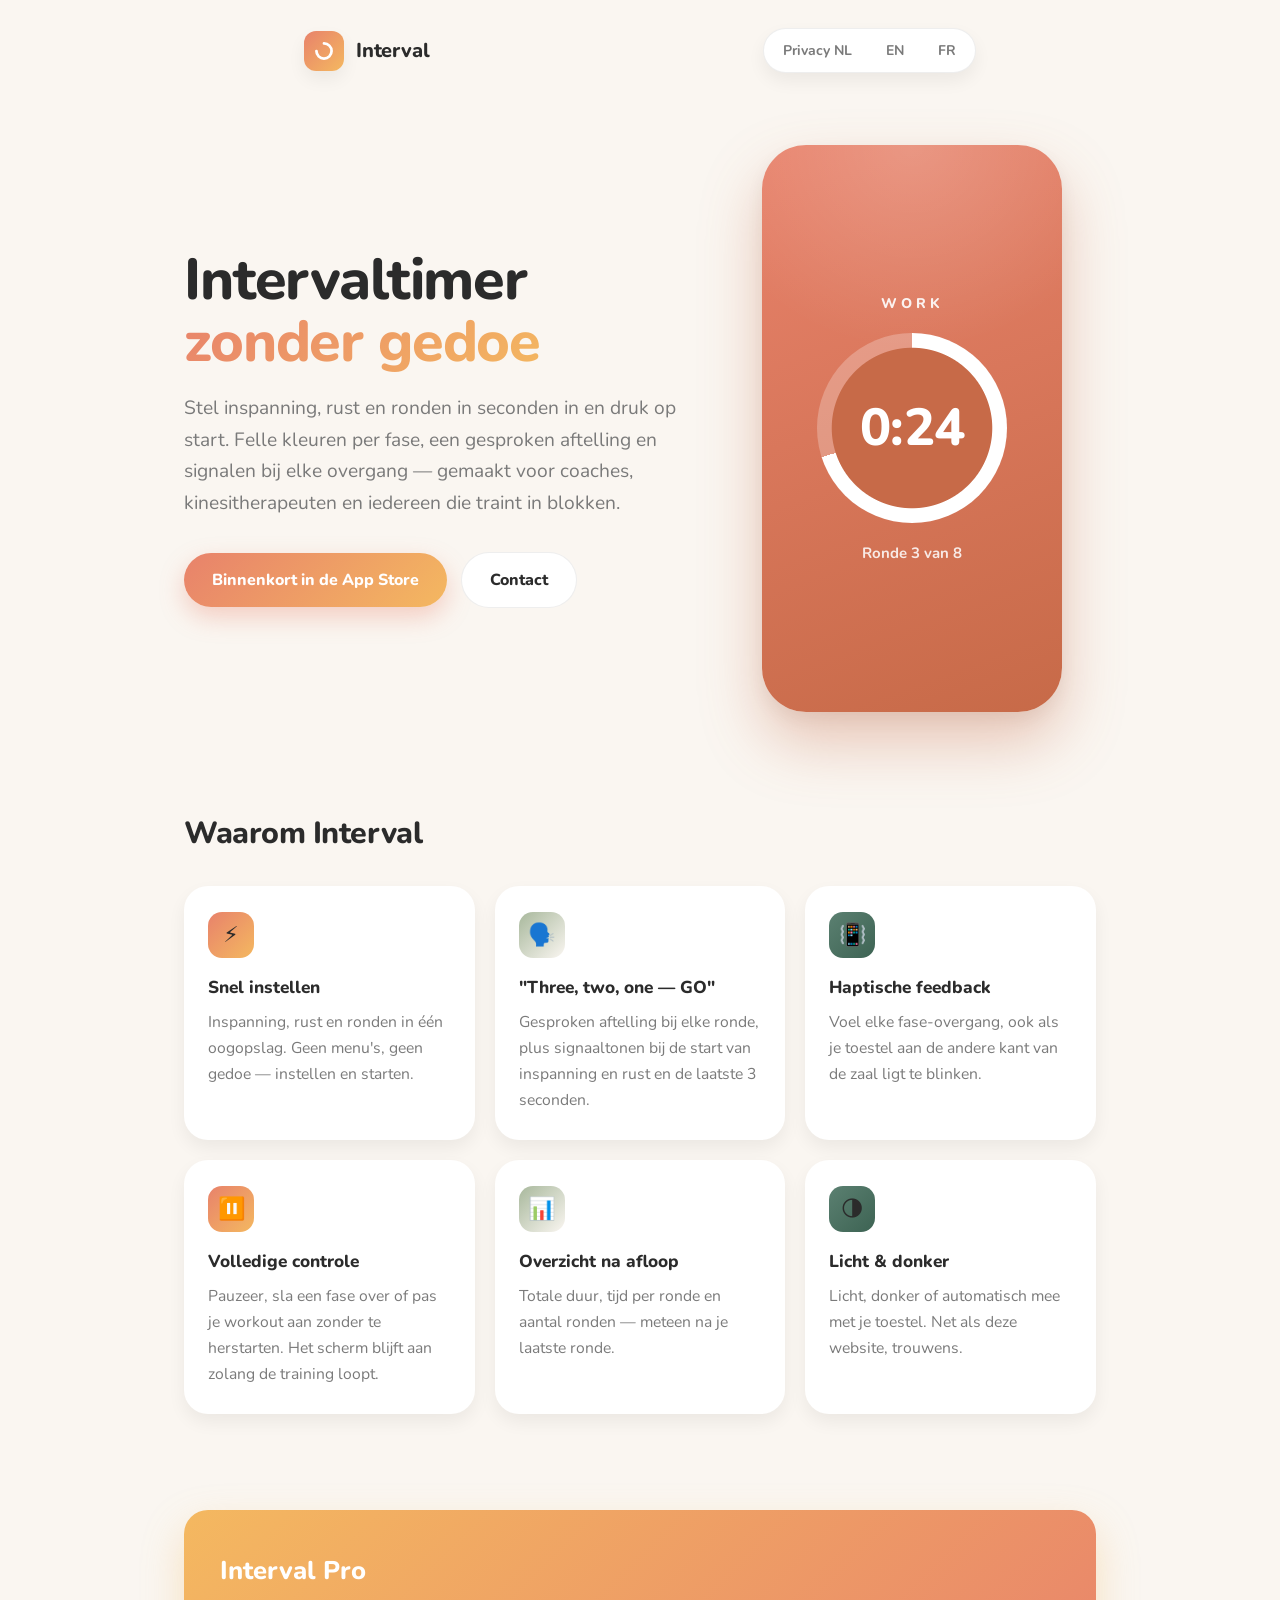
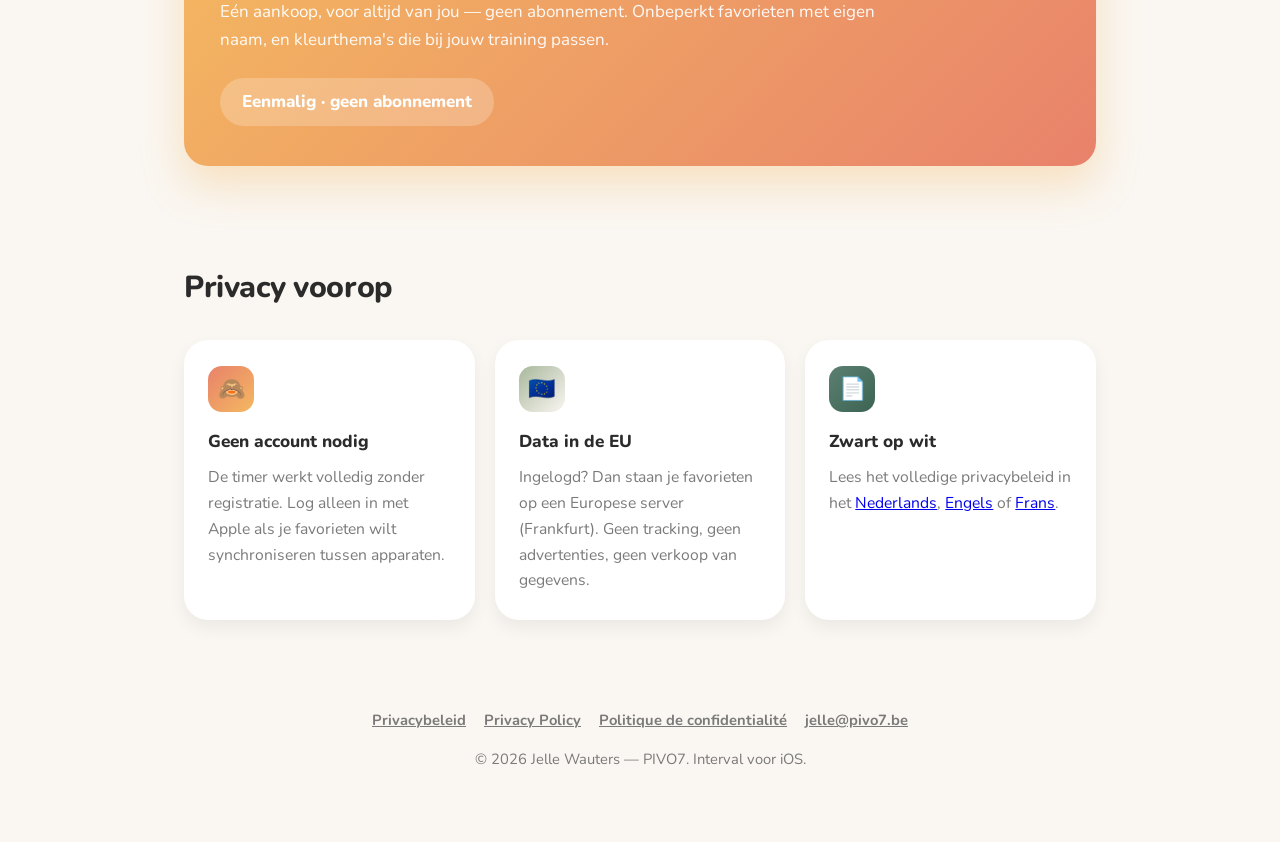
==== docs/privacy-site/index.html @ 8eeb2f74 "Add privacy-site landing page and shared styling New index.html landing page plus a shared styles.cs" ====
<!DOCTYPE html>
<html lang="nl">
<head>
<meta charset="utf-8">
<meta name="viewport" content="width=device-width, initial-scale=1">
<title>Interval — Intervaltimer voor coaches en kinés</title>
<meta name="description" content="Interval is een intervaltimer zonder gedoe: inspanning, rust en ronden in seconden ingesteld. Gesproken aftelling, signaaltonen en haptische feedback. Geen tracking, geen advertenties.">
<link rel="icon" href="data:image/svg+xml,%3Csvg xmlns='http://www.w3.org/2000/svg' viewBox='0 0 64 64'%3E%3Cdefs%3E%3ClinearGradient id='g' x1='0' y1='0' x2='1' y2='1'%3E%3Cstop offset='0' stop-color='%23E8826B'/%3E%3Cstop offset='1' stop-color='%23F4B860'/%3E%3C/linearGradient%3E%3C/defs%3E%3Crect width='64' height='64' rx='16' fill='url(%23g)'/%3E%3Ccircle cx='32' cy='32' r='16' fill='none' stroke='white' stroke-width='5' stroke-linecap='round' stroke-dasharray='75 26' transform='rotate(-90 32 32)'/%3E%3C/svg%3E">
<link rel="preconnect" href="https://fonts.bunny.net" crossorigin>
<link rel="stylesheet" href="https://fonts.bunny.net/css?family=nunito:400,700,800&display=swap">
<link rel="stylesheet" href="styles.css">
</head>
<body>

<header class="site-header">
  <a class="brand" href="index.html">
    <span class="brand-mark" aria-hidden="true">
      <svg width="22" height="22" viewBox="0 0 64 64"><circle cx="32" cy="32" r="22" fill="none" stroke="white" stroke-width="8" stroke-linecap="round" stroke-dasharray="103 36" transform="rotate(-90 32 32)"/></svg>
    </span>
    Interval
  </a>
  <nav class="lang-switch" aria-label="Privacybeleid per taal">
    <a href="privacy-interval-nl.html">Privacy NL</a>
    <a href="privacy-interval-en.html">EN</a>
    <a href="privacy-interval-fr.html">FR</a>
  </nav>
</header>

<main>
  <section class="hero">
    <div>
      <h1>Intervaltimer <span class="accent">zonder gedoe</span></h1>
      <p class="lede">Stel inspanning, rust en ronden in seconden in en druk op start. Felle kleuren per fase, een gesproken aftelling en signalen bij elke overgang — gemaakt voor coaches, kinesitherapeuten en iedereen die traint in blokken.</p>
      <div class="cta-row">
        <!-- TODO: App Store-link invullen na release -->
        <a class="btn btn-primary" href="#">Binnenkort in de App&nbsp;Store</a>
        <a class="btn btn-ghost" href="mailto:jelle@pivo7.be">Contact</a>
      </div>
    </div>
    <div class="phone" role="img" aria-label="Het actieve workout-scherm van Interval: fase WORK, 24 seconden te gaan, ronde 3 van 8">
      <span class="phase">Work</span>
      <span class="ring"><span class="time">0:24</span></span>
      <span class="round">Ronde 3 van 8</span>
    </div>
  </section>

  <section class="section" id="features">
    <h2>Waarom Interval</h2>
    <div class="cards">
      <div class="card">
        <div class="icon" aria-hidden="true">⚡️</div>
        <h3>Snel instellen</h3>
        <p>Inspanning, rust en ronden in één oogopslag. Geen menu's, geen gedoe — instellen en starten.</p>
      </div>
      <div class="card">
        <div class="icon" aria-hidden="true">🗣️</div>
        <h3>"Three, two, one — GO"</h3>
        <p>Gesproken aftelling bij elke ronde, plus signaaltonen bij de start van inspanning en rust en de laatste 3 seconden.</p>
      </div>
      <div class="card">
        <div class="icon" aria-hidden="true">📳</div>
        <h3>Haptische feedback</h3>
        <p>Voel elke fase-overgang, ook als je toestel aan de andere kant van de zaal ligt te blinken.</p>
      </div>
      <div class="card">
        <div class="icon" aria-hidden="true">⏸️</div>
        <h3>Volledige controle</h3>
        <p>Pauzeer, sla een fase over of pas je workout aan zonder te herstarten. Het scherm blijft aan zolang de training loopt.</p>
      </div>
      <div class="card">
        <div class="icon" aria-hidden="true">📊</div>
        <h3>Overzicht na afloop</h3>
        <p>Totale duur, tijd per ronde en aantal ronden — meteen na je laatste ronde.</p>
      </div>
      <div class="card">
        <div class="icon" aria-hidden="true">🌗</div>
        <h3>Licht &amp; donker</h3>
        <p>Licht, donker of automatisch mee met je toestel. Net als deze website, trouwens.</p>
      </div>
    </div>
  </section>

  <section class="section">
    <div class="pro-banner">
      <div>
        <h2>Interval Pro</h2>
        <p>Eén aankoop, voor altijd van jou — geen abonnement. Onbeperkt favorieten met eigen naam, en kleurthema's die bij jouw training passen.</p>
      </div>
      <span class="badge">Eenmalig · geen abonnement</span>
    </div>
  </section>

  <section class="section" id="privacy">
    <h2>Privacy voorop</h2>
    <div class="cards">
      <div class="card">
        <div class="icon" aria-hidden="true">🙈</div>
        <h3>Geen account nodig</h3>
        <p>De timer werkt volledig zonder registratie. Log alleen in met Apple als je favorieten wilt synchroniseren tussen apparaten.</p>
      </div>
      <div class="card">
        <div class="icon" aria-hidden="true">🇪🇺</div>
        <h3>Data in de EU</h3>
        <p>Ingelogd? Dan staan je favorieten op een Europese server (Frankfurt). Geen tracking, geen advertenties, geen verkoop van gegevens.</p>
      </div>
      <div class="card">
        <div class="icon" aria-hidden="true">📄</div>
        <h3>Zwart op wit</h3>
        <p>Lees het volledige privacybeleid in het <a href="privacy-interval-nl.html">Nederlands</a>, <a href="privacy-interval-en.html">Engels</a> of <a href="privacy-interval-fr.html">Frans</a>.</p>
      </div>
    </div>
  </section>
</main>

<footer class="site-footer">
  <div class="links">
    <a href="privacy-interval-nl.html">Privacybeleid</a>
    <a href="privacy-interval-en.html">Privacy Policy</a>
    <a href="privacy-interval-fr.html">Politique de confidentialité</a>
    <a href="mailto:jelle@pivo7.be">jelle@pivo7.be</a>
  </div>
  <p>© 2026 Jelle Wauters — PIVO7. Interval voor iOS.</p>
</footer>

</body>
</html>
---- docs/privacy-site/styles.css ----
/* ============================================================
   Interval — website styleguide
   Afgeleid van Interval/Theme/AppTheme.swift:
   coral #E8826B · amber #F4B860 · sage #A8B89C · cream #FAF6F1
   coralDeep #C76A48 · sageDeep #5B8071 · forestDeep #3D6353
   darkBg #1C1A18 · darkCard #2A2724
   Typografie: Nunito (web-equivalent van SF Rounded), ui-rounded fallback.
   ============================================================ */

:root {
  --coral: #E8826B;
  --coral-deep: #C76A48;
  --amber: #F4B860;
  --sage: #A8B89C;
  --sage-deep: #5B8071;
  --forest-deep: #3D6353;
  --cream: #FAF6F1;

  --bg: var(--cream);
  --card: #FFFFFF;
  --text: #2B2B2B;
  --text-secondary: #7A7A7A;
  --border: rgba(43, 43, 43, 0.08);
  --shadow: 0 8px 18px rgba(0, 0, 0, 0.06);
  --code-bg: rgba(43, 43, 43, 0.05);

  --radius: 24px;
  --radius-sm: 14px;

  --font: "Nunito", ui-rounded, "SF Pro Rounded", system-ui, "Segoe UI", sans-serif;

  --work-gradient: linear-gradient(135deg, var(--coral), var(--amber));
  --rest-gradient: linear-gradient(135deg, var(--sage), var(--cream));
  --deep-gradient: linear-gradient(160deg, var(--coral) 0%, var(--coral-deep) 100%);
}

@media (prefers-color-scheme: dark) {
  :root {
    --bg: #1C1A18;
    --card: #2A2724;
    --text: #F5F5F5;
    --text-secondary: #A6A6A6;
    --border: rgba(255, 255, 255, 0.09);
    --shadow: 0 8px 18px rgba(0, 0, 0, 0.35);
    --code-bg: rgba(255, 255, 255, 0.08);
    --rest-gradient: linear-gradient(135deg, var(--sage-deep), #2A2724);
  }
}

* { box-sizing: border-box; }

html { scroll-behavior: smooth; }

body {
  margin: 0;
  background: var(--bg);
  color: var(--text);
  font-family: var(--font);
  font-size: 17px;
  line-height: 1.65;
  -webkit-font-smoothing: antialiased;
  text-rendering: optimizeLegibility;
}

/* ---------- Header ---------- */

.site-header {
  max-width: 720px;
  margin: 0 auto;
  padding: 28px 24px 0;
  display: flex;
  align-items: center;
  justify-content: space-between;
  gap: 16px;
  flex-wrap: wrap;
}

.brand {
  display: inline-flex;
  align-items: center;
  gap: 12px;
  text-decoration: none;
  color: var(--text);
  font-weight: 800;
  font-size: 20px;
  letter-spacing: -0.01em;
}

.brand-mark {
  width: 40px;
  height: 40px;
  border-radius: 12px;
  background: var(--work-gradient);
  box-shadow: var(--shadow);
  display: grid;
  place-items: center;
  flex: none;
}

.brand-mark svg { display: block; }

/* Taal-pills, zoals de segmented controls in de app */
.lang-switch {
  display: inline-flex;
  gap: 6px;
  background: var(--card);
  border: 1px solid var(--border);
  border-radius: 999px;
  padding: 5px;
  box-shadow: var(--shadow);
}

.lang-switch a {
  display: inline-block;
  padding: 5px 14px;
  border-radius: 999px;
  text-decoration: none;
  color: var(--text-secondary);
  font-weight: 700;
  font-size: 14px;
  transition: color 0.15s ease, background 0.15s ease;
}

.lang-switch a:hover { color: var(--text); }

.lang-switch a[aria-current="page"] {
  background: var(--work-gradient);
  color: #fff;
}

/* ---------- Landing ---------- */

.hero {
  max-width: 960px;
  margin: 0 auto;
  padding: 72px 24px 48px;
  display: grid;
  grid-template-columns: 1.15fr 0.85fr;
  gap: 48px;
  align-items: center;
}

.hero h1 {
  font-size: clamp(2.4rem, 5.5vw, 3.6rem);
  line-height: 1.08;
  font-weight: 800;
  letter-spacing: -0.02em;
  margin: 0 0 20px;
}

.hero h1 .accent {
  background: var(--work-gradient);
  -webkit-background-clip: text;
  background-clip: text;
  color: transparent;
}

.hero .lede {
  font-size: 1.2rem;
  color: var(--text-secondary);
  margin: 0 0 32px;
  max-width: 34em;
}

.cta-row { display: flex; gap: 14px; flex-wrap: wrap; align-items: center; }

.btn {
  display: inline-block;
  padding: 14px 28px;
  border-radius: 999px;
  font-weight: 800;
  font-size: 16px;
  text-decoration: none;
  transition: transform 0.15s ease, box-shadow 0.15s ease;
}

.btn-primary {
  background: var(--work-gradient);
  color: #fff;
  box-shadow: 0 10px 24px rgba(232, 130, 107, 0.35);
}

.btn-primary:hover { transform: translateY(-2px); box-shadow: 0 14px 30px rgba(232, 130, 107, 0.45); }

.btn-ghost {
  color: var(--text);
  border: 1.5px solid var(--border);
  background: var(--card);
}

.btn-ghost:hover { transform: translateY(-2px); box-shadow: var(--shadow); }

/* Timer-visual: het actieve workout-scherm in miniatuur */
.phone {
  border-radius: 44px;
  background: var(--deep-gradient);
  aspect-ratio: 9 / 17;
  max-width: 300px;
  width: 100%;
  margin: 0 auto;
  box-shadow: 0 30px 60px rgba(199, 106, 72, 0.35), var(--shadow);
  display: flex;
  flex-direction: column;
  align-items: center;
  justify-content: center;
  gap: 18px;
  color: #fff;
  position: relative;
  overflow: hidden;
}

.phone::before {
  content: "";
  position: absolute;
  inset: 0;
  background: radial-gradient(120% 60% at 50% 0%, rgba(255, 255, 255, 0.18), transparent 60%);
}

.phone .phase {
  font-size: 14px;
  font-weight: 800;
  letter-spacing: 0.28em;
  text-transform: uppercase;
  opacity: 0.9;
}

.phone .ring {
  width: 190px;
  height: 190px;
  border-radius: 50%;
  display: grid;
  place-items: center;
  background:
    radial-gradient(closest-side, var(--coral-deep) 84%, transparent 85% 100%),
    conic-gradient(#fff 0deg 252deg, rgba(255, 255, 255, 0.25) 252deg 360deg);
}

.phone .time {
  font-size: 52px;
  font-weight: 800;
  font-variant-numeric: tabular-nums;
  letter-spacing: -0.01em;
}

.phone .round {
  font-size: 15px;
  font-weight: 700;
  opacity: 0.85;
}

/* ---------- Secties & kaarten ---------- */

.section {
  max-width: 960px;
  margin: 0 auto;
  padding: 48px 24px;
}

.section > h2 {
  font-size: 1.9rem;
  font-weight: 800;
  letter-spacing: -0.015em;
  margin: 0 0 28px;
}

.cards {
  display: grid;
  grid-template-columns: repeat(3, 1fr);
  gap: 20px;
}

.card {
  background: var(--card);
  border-radius: var(--radius);
  box-shadow: var(--shadow);
  padding: 26px 24px;
}

.card .icon {
  width: 46px;
  height: 46px;
  border-radius: 14px;
  display: grid;
  place-items: center;
  margin-bottom: 16px;
  font-size: 22px;
  background: var(--rest-gradient);
}

.card:nth-child(3n + 1) .icon { background: var(--work-gradient); }
.card:nth-child(3n) .icon { background: linear-gradient(135deg, var(--sage-deep), var(--forest-deep)); }

.card h3 { margin: 0 0 8px; font-size: 1.08rem; font-weight: 800; }
.card p { margin: 0; color: var(--text-secondary); font-size: 0.98rem; }

/* Pro-banner: amber, éénmalige aankoop */
.pro-banner {
  border-radius: var(--radius);
  background: linear-gradient(135deg, var(--amber), var(--coral));
  color: #fff;
  padding: 40px 36px;
  display: flex;
  align-items: center;
  justify-content: space-between;
  gap: 24px;
  flex-wrap: wrap;
  box-shadow: 0 18px 40px rgba(244, 184, 96, 0.35);
}

.pro-banner h2 { margin: 0 0 6px; font-size: 1.6rem; font-weight: 800; }
.pro-banner p { margin: 0; opacity: 0.95; max-width: 40em; }

.pro-banner .badge {
  flex: none;
  background: rgba(255, 255, 255, 0.22);
  border-radius: 999px;
  padding: 10px 22px;
  font-weight: 800;
  white-space: nowrap;
}

/* ---------- Privacy-artikel ---------- */

.article {
  max-width: 720px;
  margin: 0 auto;
  padding: 40px 24px 24px;
}

.article-card {
  background: var(--card);
  border-radius: var(--radius);
  box-shadow: var(--shadow);
  padding: clamp(28px, 5vw, 56px);
}

.article h1 {
  font-size: clamp(1.7rem, 4vw, 2.3rem);
  font-weight: 800;
  letter-spacing: -0.02em;
  line-height: 1.15;
  margin: 0 0 6px;
}

.article h1 + p em {
  color: var(--text-secondary);
  font-style: normal;
  font-weight: 700;
  font-size: 0.95rem;
}

.article h2 {
  font-size: 1.35rem;
  font-weight: 800;
  letter-spacing: -0.01em;
  margin: 2.2em 0 0.6em;
  padding-top: 0.6em;
  border-top: 1px solid var(--border);
}

.article h3 { font-size: 1.05rem; font-weight: 800; margin: 1.6em 0 0.4em; }

.article p, .article li { color: var(--text); }
.article ul { padding-left: 1.3em; }
.article li { margin-bottom: 0.35em; }
.article li::marker { color: var(--coral); }

.article a { color: var(--coral-deep); font-weight: 700; text-decoration-color: rgba(232, 130, 107, 0.4); }
.article a:hover { text-decoration-color: var(--coral-deep); }
@media (prefers-color-scheme: dark) {
  .article a { color: var(--coral); }
}

.article code {
  font-family: ui-monospace, "SF Mono", Menlo, monospace;
  font-size: 0.85em;
  background: var(--code-bg);
  border-radius: 6px;
  padding: 0.15em 0.45em;
}

.article table {
  width: 100%;
  border-collapse: separate;
  border-spacing: 0;
  margin: 1em 0;
  font-size: 0.95rem;
  border: 1px solid var(--border);
  border-radius: var(--radius-sm);
  overflow: hidden;
}

.article th {
  text-align: left;
  background: var(--rest-gradient);
  font-weight: 800;
  padding: 10px 14px;
}

.article td {
  padding: 10px 14px;
  border-top: 1px solid var(--border);
  vertical-align: top;
}

.article hr { border: none; border-top: 1px solid var(--border); margin: 2.5em 0 1.5em; }

/* De "korte versie" onderaan het beleid */
.article hr + p em,
.article hr + p {
  display: block;
  font-style: normal;
  background: var(--rest-gradient);
  border-radius: var(--radius-sm);
  padding: 18px 20px;
  color: var(--text);
}
.article hr + p em { padding: 0; background: none; border-radius: 0; }

/* ---------- Footer ---------- */

.site-footer {
  max-width: 960px;
  margin: 0 auto;
  padding: 40px 24px 56px;
  text-align: center;
  color: var(--text-secondary);
  font-size: 0.92rem;
}

.site-footer a { color: inherit; font-weight: 700; }
.site-footer a:hover { color: var(--coral-deep); }
.site-footer .links { display: flex; gap: 18px; justify-content: center; flex-wrap: wrap; margin-bottom: 12px; }

/* ---------- Responsief ---------- */

@media (max-width: 820px) {
  .hero { grid-template-columns: 1fr; padding-top: 48px; text-align: center; }
  .hero .lede { margin-inline: auto; }
  .cta-row { justify-content: center; }
  .phone { max-width: 250px; }
  .cards { grid-template-columns: 1fr 1fr; }
}

@media (max-width: 540px) {
  .cards { grid-template-columns: 1fr; }
  .pro-banner { flex-direction: column; text-align: center; }
}

@media (prefers-reduced-motion: reduce) {
  html { scroll-behavior: auto; }
  .btn, .lang-switch a { transition: none; }
}
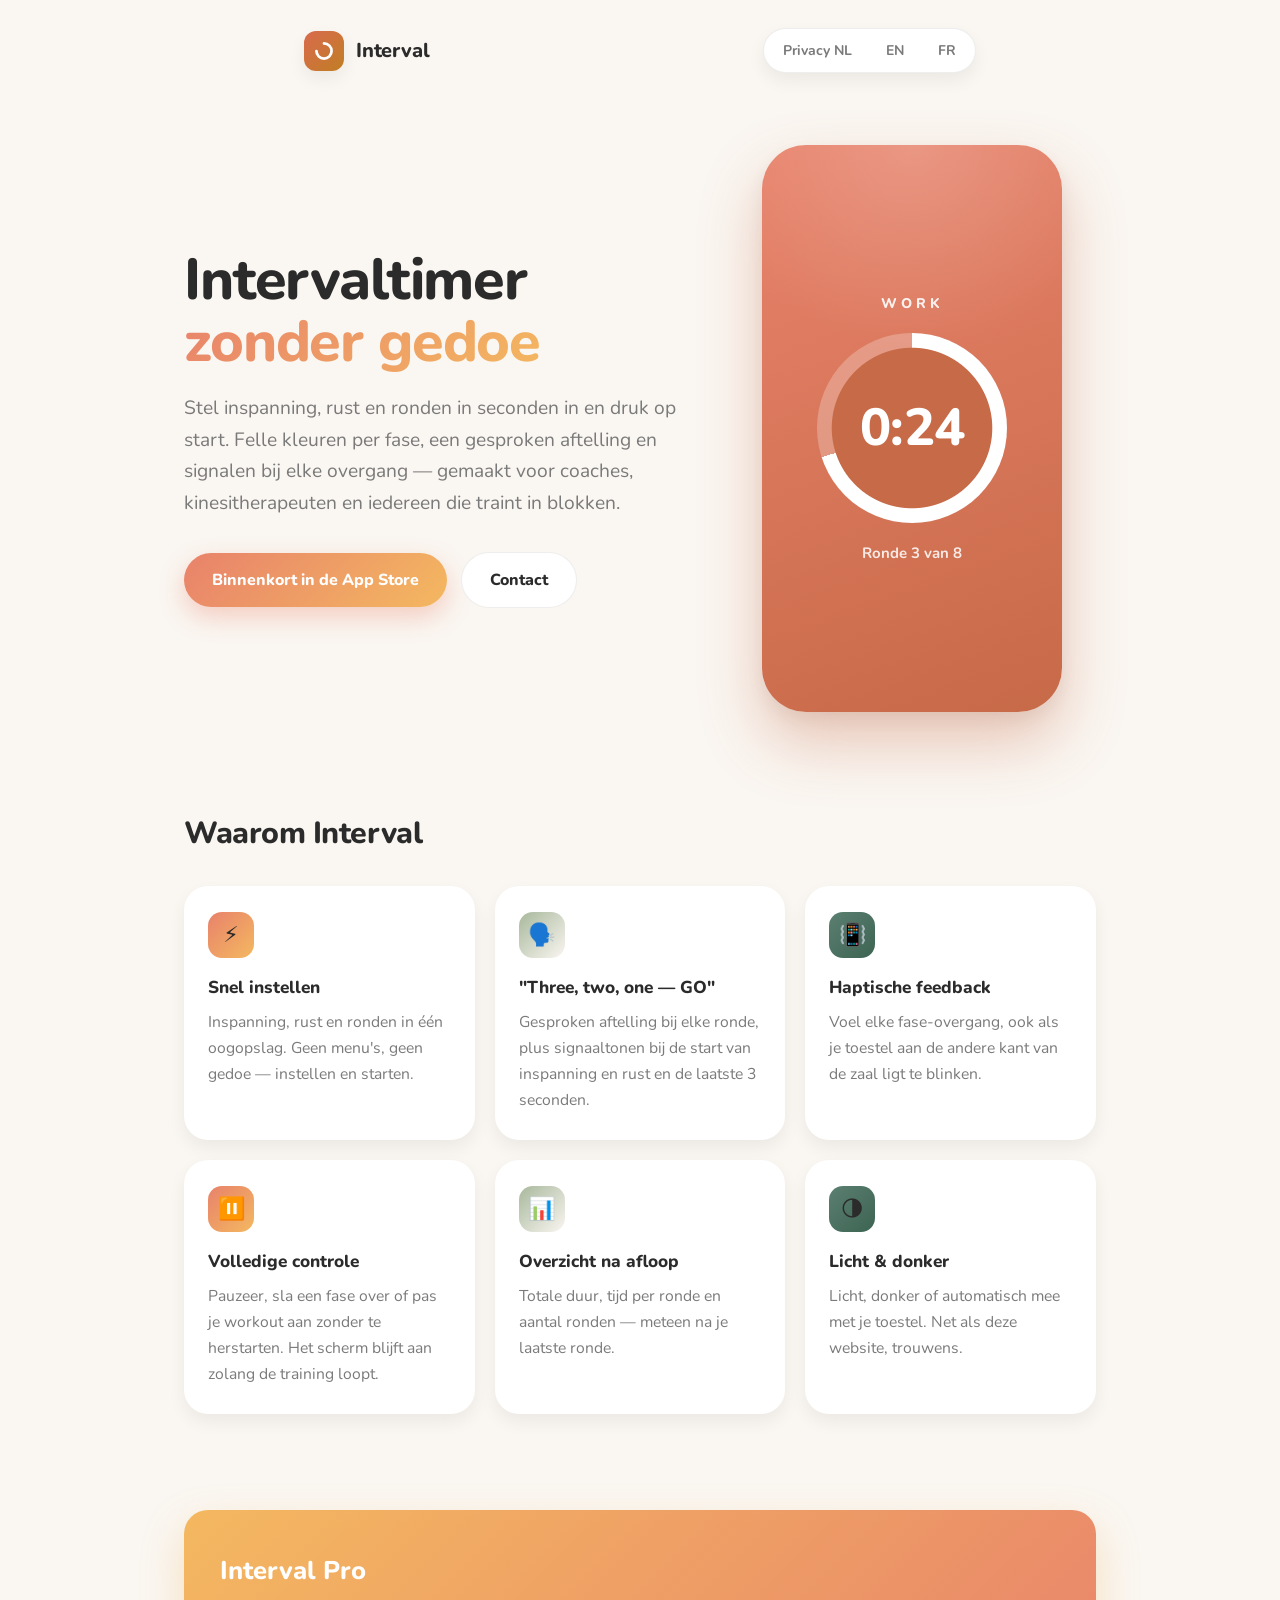
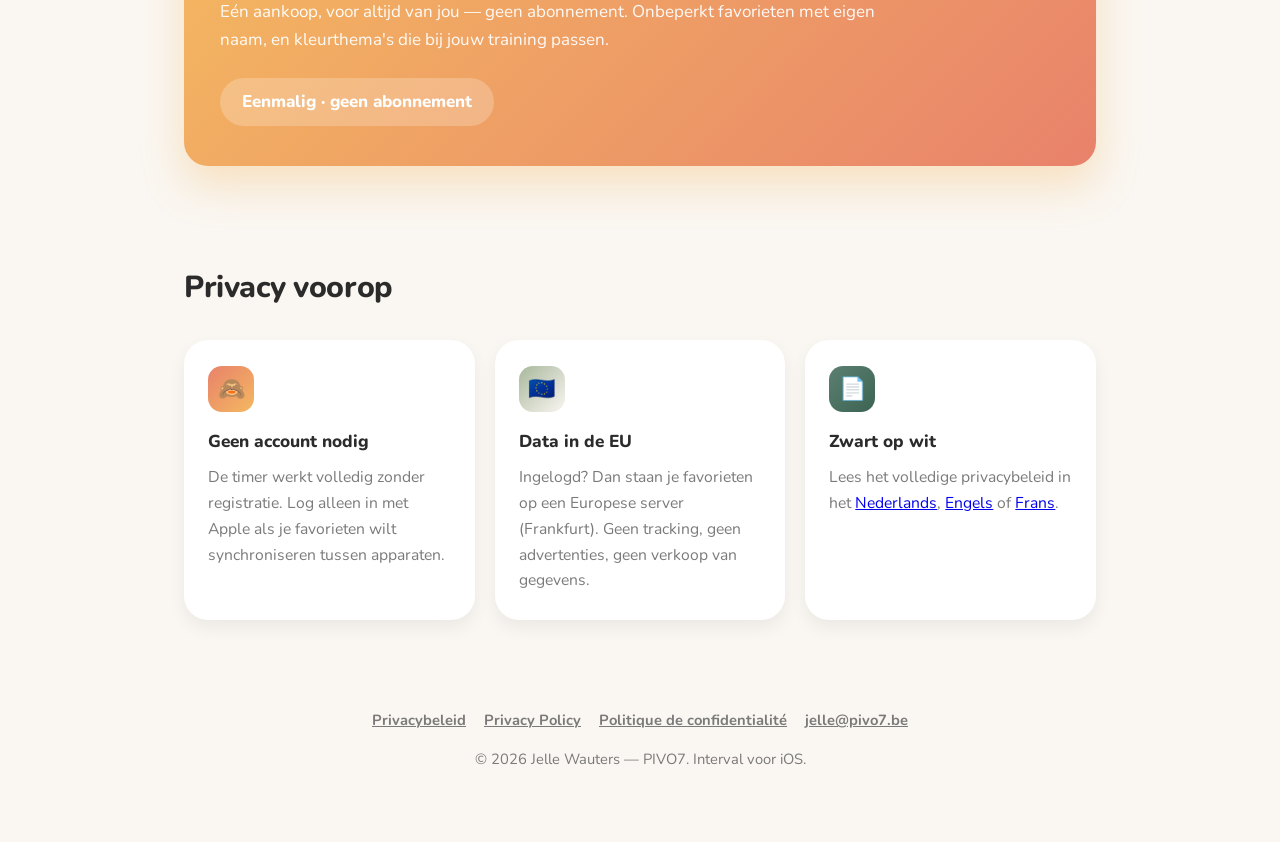
==== commit ff560742: "Remove session minimize; unify Liquid Glass and icon branding - Drop the minimize-to-accessory featu" ====
--- a/docs/privacy-site/index.html
+++ b/docs/privacy-site/index.html
@@ -5,7 +5,7 @@
 <meta name="viewport" content="width=device-width, initial-scale=1">
 <title>Interval — Intervaltimer voor coaches en kinés</title>
 <meta name="description" content="Interval is een intervaltimer zonder gedoe: inspanning, rust en ronden in seconden ingesteld. Gesproken aftelling, signaaltonen en haptische feedback. Geen tracking, geen advertenties.">
-<link rel="icon" href="data:image/svg+xml,%3Csvg xmlns='http://www.w3.org/2000/svg' viewBox='0 0 64 64'%3E%3Cdefs%3E%3ClinearGradient id='g' x1='0' y1='0' x2='1' y2='1'%3E%3Cstop offset='0' stop-color='%23E8826B'/%3E%3Cstop offset='1' stop-color='%23F4B860'/%3E%3C/linearGradient%3E%3C/defs%3E%3Crect width='64' height='64' rx='16' fill='url(%23g)'/%3E%3Ccircle cx='32' cy='32' r='16' fill='none' stroke='white' stroke-width='5' stroke-linecap='round' stroke-dasharray='75 26' transform='rotate(-90 32 32)'/%3E%3C/svg%3E">
+<link rel="icon" href="data:image/svg+xml,%3Csvg xmlns='http://www.w3.org/2000/svg' viewBox='0 0 64 64'%3E%3Cdefs%3E%3ClinearGradient id='g' x1='0' y1='0' x2='1' y2='1'%3E%3Cstop offset='0' stop-color='%23D96A4E'/%3E%3Cstop offset='1' stop-color='%23C07E24'/%3E%3C/linearGradient%3E%3C/defs%3E%3Crect width='64' height='64' rx='16' fill='url(%23g)'/%3E%3Ccircle cx='32' cy='32' r='16' fill='none' stroke='white' stroke-width='5' stroke-linecap='round' stroke-dasharray='75 26' transform='rotate(-90 32 32)'/%3E%3C/svg%3E">
 <link rel="preconnect" href="https://fonts.bunny.net" crossorigin>
 <link rel="stylesheet" href="https://fonts.bunny.net/css?family=nunito:400,700,800&display=swap">
 <link rel="stylesheet" href="styles.css">
--- a/docs/privacy-site/styles.css
+++ b/docs/privacy-site/styles.css
@@ -30,6 +30,8 @@
   --font: "Nunito", ui-rounded, "SF Pro Rounded", system-ui, "Segoe UI", sans-serif;
 
   --work-gradient: linear-gradient(135deg, var(--coral), var(--amber));
+  /* App-icon / primary-button run: deeper coral→amber (matches AppTheme.buttonGradient) */
+  --button-gradient: linear-gradient(135deg, #D96A4E, #C07E24);
   --rest-gradient: linear-gradient(135deg, var(--sage), var(--cream));
   --deep-gradient: linear-gradient(160deg, var(--coral) 0%, var(--coral-deep) 100%);
 }
@@ -90,7 +92,7 @@
   width: 40px;
   height: 40px;
   border-radius: 12px;
-  background: var(--work-gradient);
+  background: var(--button-gradient);
   box-shadow: var(--shadow);
   display: grid;
   place-items: center;
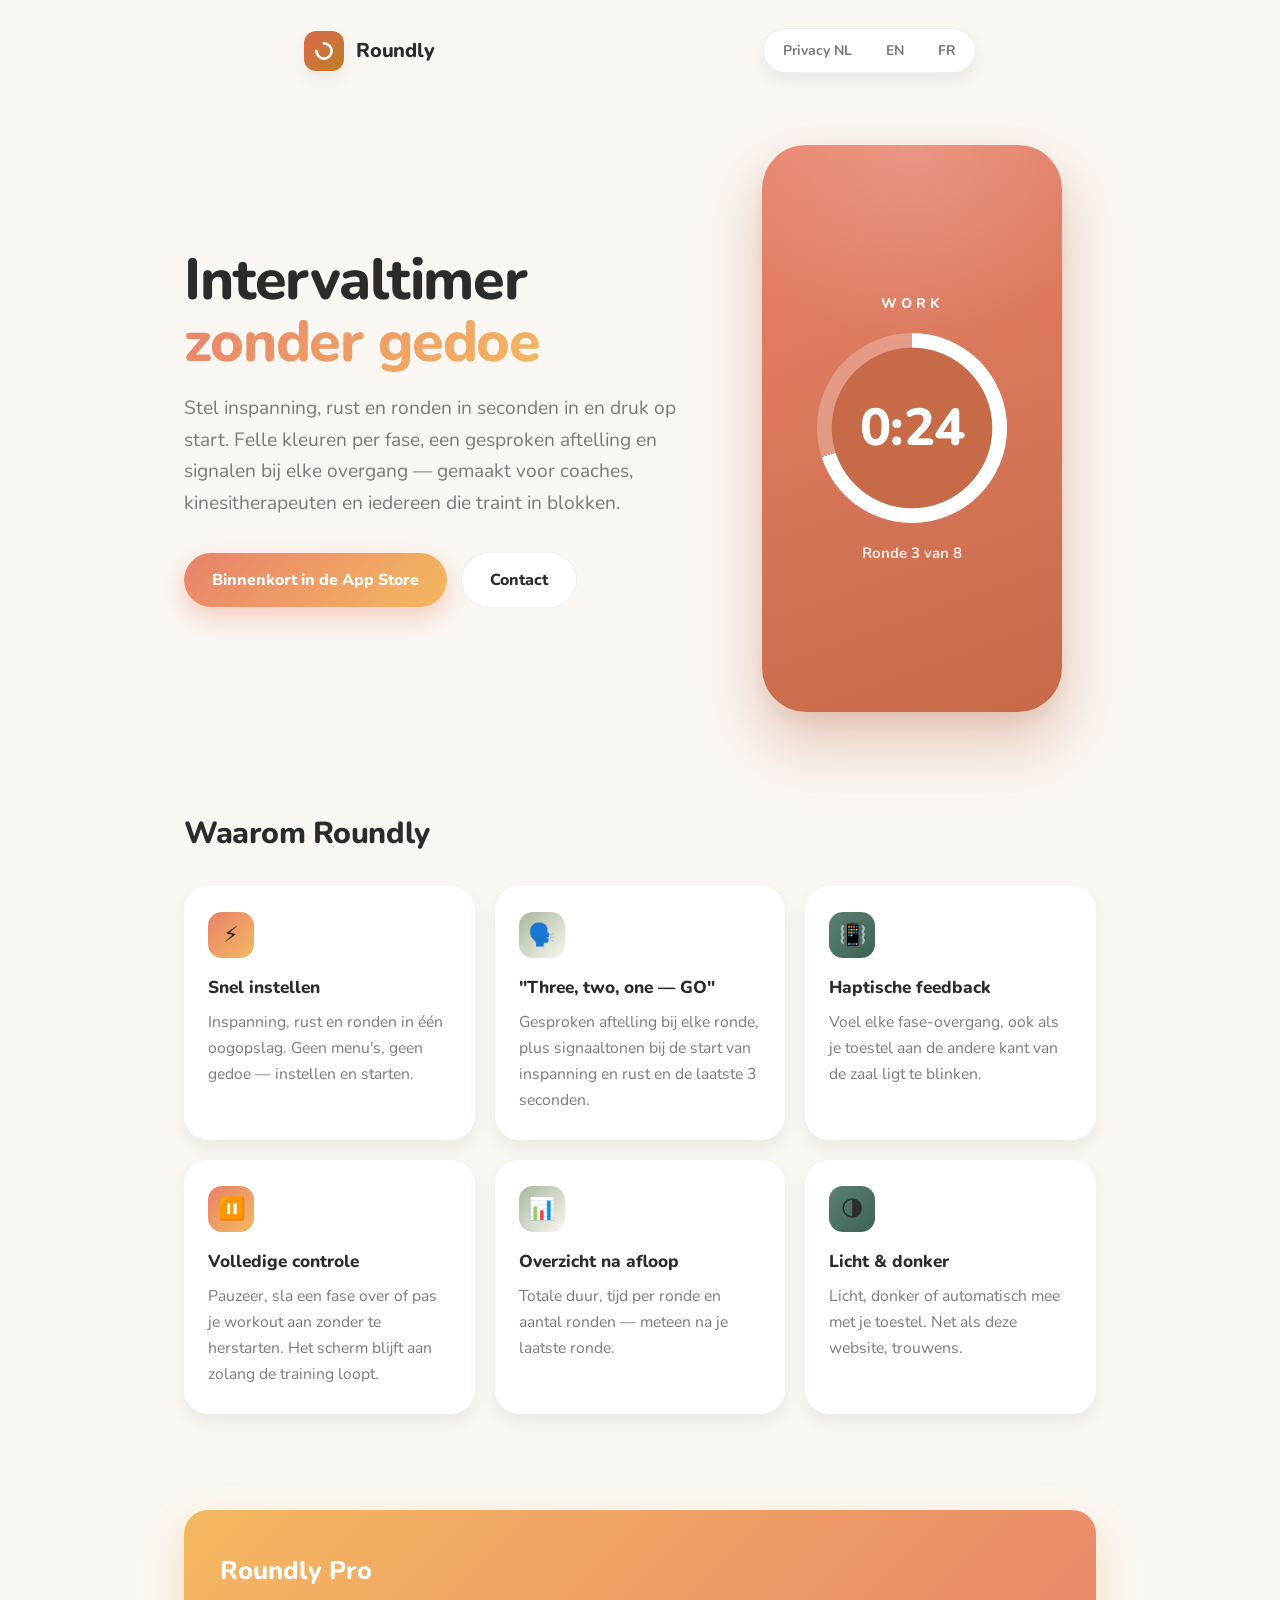
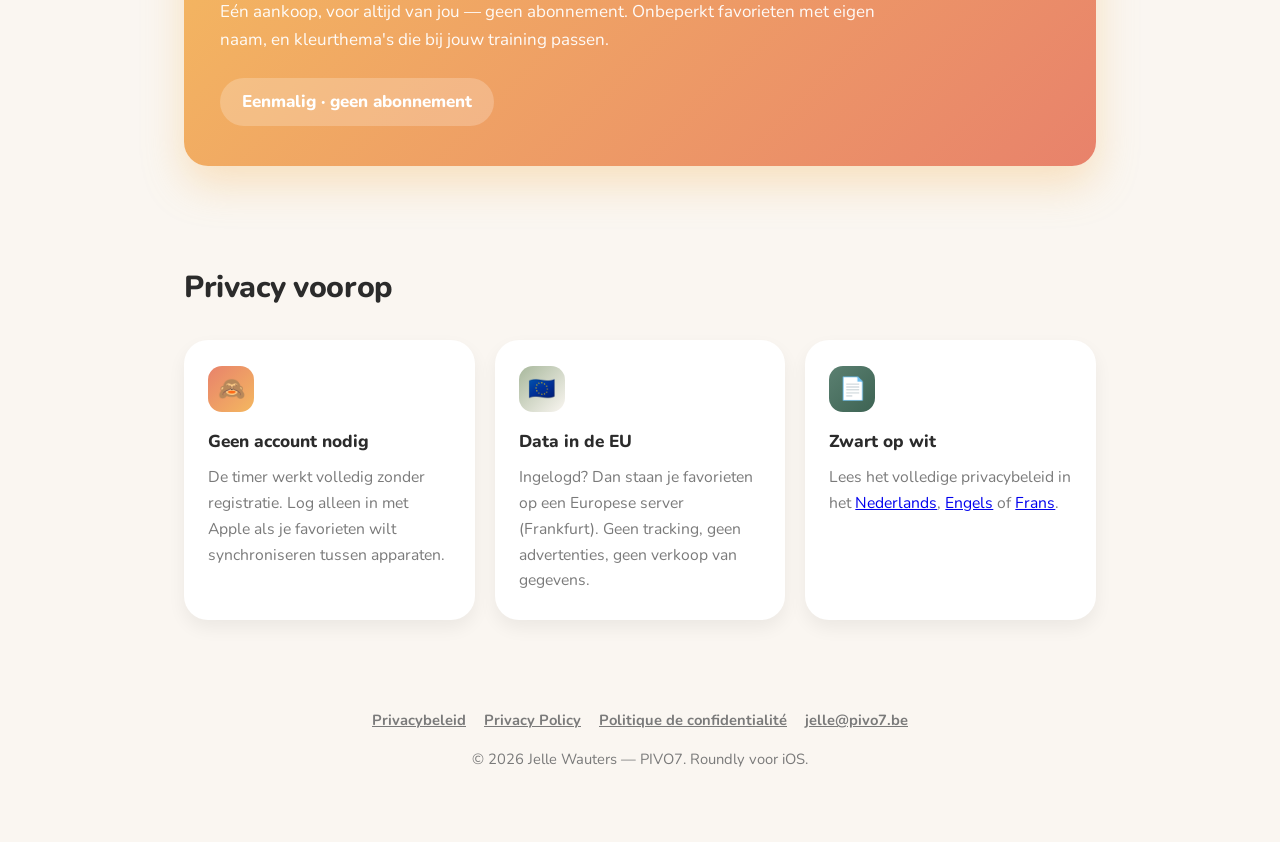
==== commit eb9cc09a: "Rename app to Roundly in all user-facing places The App Store name "Interval" is taken. Display name" ====
--- a/docs/privacy-site/index.html
+++ b/docs/privacy-site/index.html
@@ -3,8 +3,8 @@
 <head>
 <meta charset="utf-8">
 <meta name="viewport" content="width=device-width, initial-scale=1">
-<title>Interval — Intervaltimer voor coaches en kinés</title>
-<meta name="description" content="Interval is een intervaltimer zonder gedoe: inspanning, rust en ronden in seconden ingesteld. Gesproken aftelling, signaaltonen en haptische feedback. Geen tracking, geen advertenties.">
+<title>Roundly — Intervaltimer voor coaches en kinés</title>
+<meta name="description" content="Roundly is een intervaltimer zonder gedoe: inspanning, rust en ronden in seconden ingesteld. Gesproken aftelling, signaaltonen en haptische feedback. Geen tracking, geen advertenties.">
 <link rel="icon" href="data:image/svg+xml,%3Csvg xmlns='http://www.w3.org/2000/svg' viewBox='0 0 64 64'%3E%3Cdefs%3E%3ClinearGradient id='g' x1='0' y1='0' x2='1' y2='1'%3E%3Cstop offset='0' stop-color='%23D96A4E'/%3E%3Cstop offset='1' stop-color='%23C07E24'/%3E%3C/linearGradient%3E%3C/defs%3E%3Crect width='64' height='64' rx='16' fill='url(%23g)'/%3E%3Ccircle cx='32' cy='32' r='16' fill='none' stroke='white' stroke-width='5' stroke-linecap='round' stroke-dasharray='75 26' transform='rotate(-90 32 32)'/%3E%3C/svg%3E">
 <link rel="preconnect" href="https://fonts.bunny.net" crossorigin>
 <link rel="stylesheet" href="https://fonts.bunny.net/css?family=nunito:400,700,800&display=swap">
@@ -17,12 +17,12 @@
     <span class="brand-mark" aria-hidden="true">
       <svg width="22" height="22" viewBox="0 0 64 64"><circle cx="32" cy="32" r="22" fill="none" stroke="white" stroke-width="8" stroke-linecap="round" stroke-dasharray="103 36" transform="rotate(-90 32 32)"/></svg>
     </span>
-    Interval
+    Roundly
   </a>
   <nav class="lang-switch" aria-label="Privacybeleid per taal">
-    <a href="privacy-interval-nl.html">Privacy NL</a>
-    <a href="privacy-interval-en.html">EN</a>
-    <a href="privacy-interval-fr.html">FR</a>
+    <a href="privacy-roundly-nl.html">Privacy NL</a>
+    <a href="privacy-roundly-en.html">EN</a>
+    <a href="privacy-roundly-fr.html">FR</a>
   </nav>
 </header>
 
@@ -37,7 +37,7 @@
         <a class="btn btn-ghost" href="mailto:jelle@pivo7.be">Contact</a>
       </div>
     </div>
-    <div class="phone" role="img" aria-label="Het actieve workout-scherm van Interval: fase WORK, 24 seconden te gaan, ronde 3 van 8">
+    <div class="phone" role="img" aria-label="Het actieve workout-scherm van Roundly: fase WORK, 24 seconden te gaan, ronde 3 van 8">
       <span class="phase">Work</span>
       <span class="ring"><span class="time">0:24</span></span>
       <span class="round">Ronde 3 van 8</span>
@@ -45,7 +45,7 @@
   </section>
 
   <section class="section" id="features">
-    <h2>Waarom Interval</h2>
+    <h2>Waarom Roundly</h2>
     <div class="cards">
       <div class="card">
         <div class="icon" aria-hidden="true">⚡️</div>
@@ -83,7 +83,7 @@
   <section class="section">
     <div class="pro-banner">
       <div>
-        <h2>Interval Pro</h2>
+        <h2>Roundly Pro</h2>
         <p>Eén aankoop, voor altijd van jou — geen abonnement. Onbeperkt favorieten met eigen naam, en kleurthema's die bij jouw training passen.</p>
       </div>
       <span class="badge">Eenmalig · geen abonnement</span>
@@ -106,7 +106,7 @@
       <div class="card">
         <div class="icon" aria-hidden="true">📄</div>
         <h3>Zwart op wit</h3>
-        <p>Lees het volledige privacybeleid in het <a href="privacy-interval-nl.html">Nederlands</a>, <a href="privacy-interval-en.html">Engels</a> of <a href="privacy-interval-fr.html">Frans</a>.</p>
+        <p>Lees het volledige privacybeleid in het <a href="privacy-roundly-nl.html">Nederlands</a>, <a href="privacy-roundly-en.html">Engels</a> of <a href="privacy-roundly-fr.html">Frans</a>.</p>
       </div>
     </div>
   </section>
@@ -114,12 +114,12 @@
 
 <footer class="site-footer">
   <div class="links">
-    <a href="privacy-interval-nl.html">Privacybeleid</a>
-    <a href="privacy-interval-en.html">Privacy Policy</a>
-    <a href="privacy-interval-fr.html">Politique de confidentialité</a>
+    <a href="privacy-roundly-nl.html">Privacybeleid</a>
+    <a href="privacy-roundly-en.html">Privacy Policy</a>
+    <a href="privacy-roundly-fr.html">Politique de confidentialité</a>
     <a href="mailto:jelle@pivo7.be">jelle@pivo7.be</a>
   </div>
-  <p>© 2026 Jelle Wauters — PIVO7. Interval voor iOS.</p>
+  <p>© 2026 Jelle Wauters — PIVO7. Roundly voor iOS.</p>
 </footer>
 
 </body>
--- a/docs/privacy-site/styles.css
+++ b/docs/privacy-site/styles.css
@@ -1,5 +1,5 @@
 /* ============================================================
-   Interval — website styleguide
+   Roundly — website styleguide
    Afgeleid van Interval/Theme/AppTheme.swift:
    coral #E8826B · amber #F4B860 · sage #A8B89C · cream #FAF6F1
    coralDeep #C76A48 · sageDeep #5B8071 · forestDeep #3D6353
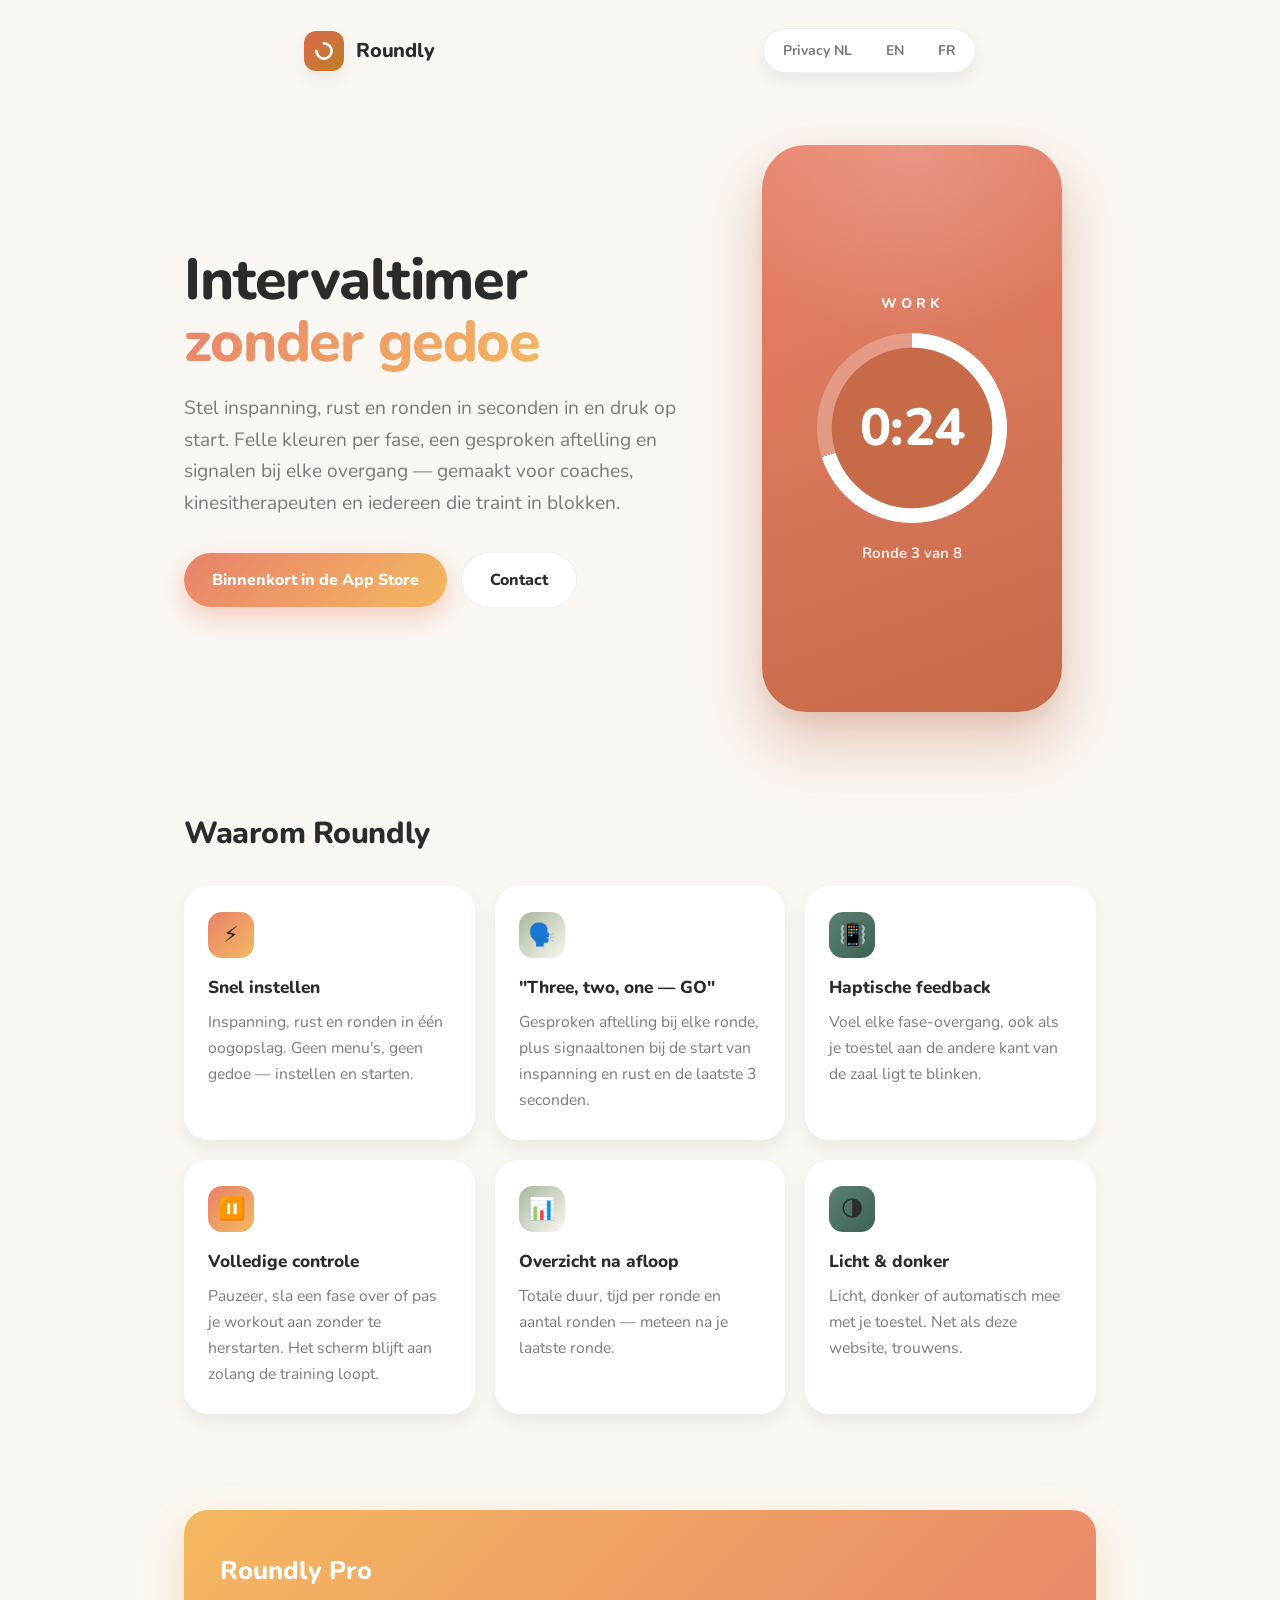
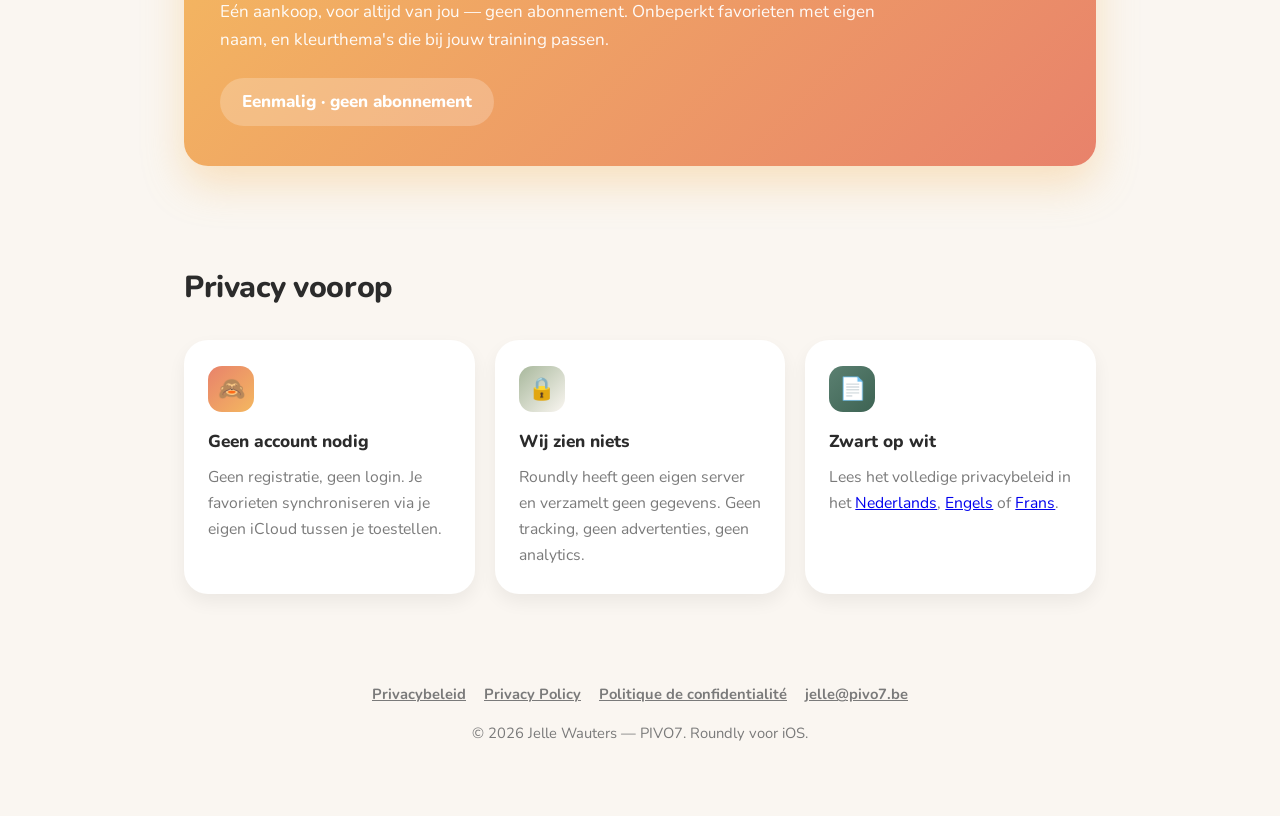
==== commit 0e59ad89: "Supabase en Apple-login verwijderd: favorieten synchroniseren via iCloud - SwiftData + CloudKit (pri" ====
--- a/docs/privacy-site/index.html
+++ b/docs/privacy-site/index.html
@@ -96,12 +96,12 @@
       <div class="card">
         <div class="icon" aria-hidden="true">🙈</div>
         <h3>Geen account nodig</h3>
-        <p>De timer werkt volledig zonder registratie. Log alleen in met Apple als je favorieten wilt synchroniseren tussen apparaten.</p>
+        <p>Geen registratie, geen login. Je favorieten synchroniseren via je eigen iCloud tussen je toestellen.</p>
       </div>
       <div class="card">
-        <div class="icon" aria-hidden="true">🇪🇺</div>
-        <h3>Data in de EU</h3>
-        <p>Ingelogd? Dan staan je favorieten op een Europese server (Frankfurt). Geen tracking, geen advertenties, geen verkoop van gegevens.</p>
+        <div class="icon" aria-hidden="true">🔒</div>
+        <h3>Wij zien niets</h3>
+        <p>Roundly heeft geen eigen server en verzamelt geen gegevens. Geen tracking, geen advertenties, geen analytics.</p>
       </div>
       <div class="card">
         <div class="icon" aria-hidden="true">📄</div>
